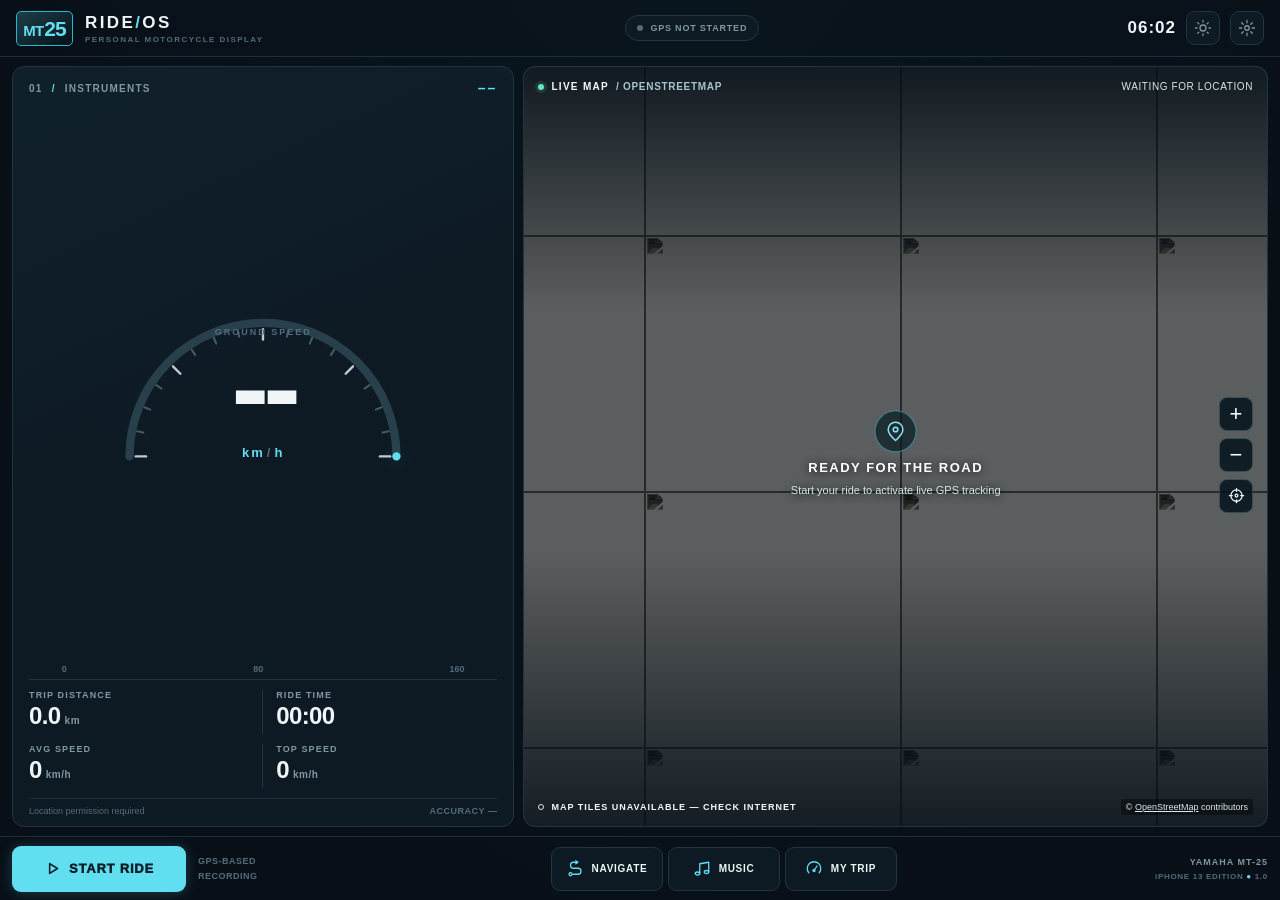
==== mt25-ride/index.html @ 766acfb2 "Add MT-25 Ride PWA and GitHub Pages deployment" ====
<!doctype html>
<html lang="en">
<head>
  <meta charset="utf-8">
  <meta name="viewport" content="width=device-width, initial-scale=1, viewport-fit=cover">
  <meta name="theme-color" content="#080f17">
  <meta name="apple-mobile-web-app-capable" content="yes">
  <meta name="apple-mobile-web-app-status-bar-style" content="black-translucent">
  <meta name="apple-mobile-web-app-title" content="MT-25 Ride">
  <meta name="description" content="A personal motorcycle GPS dashboard for iPhone 13.">
  <link rel="manifest" href="./manifest.webmanifest">
  <link rel="apple-touch-icon" href="./icons/icon-192.png">
  <link rel="icon" href="./icons/icon.svg" type="image/svg+xml">
  <link rel="stylesheet" href="./styles.css">
  <title>MT-25 RIDE · Motorcycle Dashboard</title>
</head>
<body>
  <svg class="sprite" xmlns="http://www.w3.org/2000/svg" aria-hidden="true">
    <symbol id="i-location" viewBox="0 0 24 24"><path d="m12 22 8-19-8 4-8-4 8 19z"/></symbol>
    <symbol id="i-route" viewBox="0 0 24 24"><circle cx="6" cy="19" r="2"/><path d="M9 19h7a4 4 0 0 0 0-8h-6a4 4 0 0 1 0-8h5"/><path d="m13 1 3 2-3 2"/></symbol>
    <symbol id="i-music" viewBox="0 0 24 24"><path d="M9 18V5l12-2v13"/><ellipse cx="6" cy="18" rx="3" ry="2"/><ellipse cx="18" cy="16" rx="3" ry="2"/></symbol>
    <symbol id="i-gauge" viewBox="0 0 24 24"><path d="M5 17a9 9 0 1 1 14 0"/><path d="m12 14 4-6"/><circle cx="12" cy="14" r="1.4"/></symbol>
    <symbol id="i-sun" viewBox="0 0 24 24"><circle cx="12" cy="12" r="4"/><path d="M12 2v2M12 20v2M2 12h2M20 12h2M5 5l1.5 1.5M17.5 17.5 19 19M19 5l-1.5 1.5M6.5 17.5 5 19"/></symbol>
    <symbol id="i-moon" viewBox="0 0 24 24"><path d="M20 16.2A9 9 0 0 1 7.8 4a9 9 0 1 0 12.2 12.2z"/></symbol>
    <symbol id="i-x" viewBox="0 0 24 24"><path d="M18 6 6 18M6 6l12 12"/></symbol>
    <symbol id="i-play" viewBox="0 0 24 24"><path d="m8 5 11 7-11 7z"/></symbol>
    <symbol id="i-pause" viewBox="0 0 24 24"><path d="M8 5v14M16 5v14"/></symbol>
    <symbol id="i-pin" viewBox="0 0 24 24"><path d="M20 10c0 5-8 12-8 12S4 15 4 10a8 8 0 1 1 16 0z"/><circle cx="12" cy="10" r="2.5"/></symbol>
    <symbol id="i-download" viewBox="0 0 24 24"><path d="M12 3v13m-5-5 5 5 5-5M4 17v4h16v-4"/></symbol>
    <symbol id="i-crosshair" viewBox="0 0 24 24"><circle cx="12" cy="12" r="8"/><circle cx="12" cy="12" r="2"/><path d="M12 2v4M12 18v4M2 12h4M18 12h4"/></symbol>
    <symbol id="i-back" viewBox="0 0 24 24"><path d="m15 18-6-6 6-6"/></symbol>
    <symbol id="i-chevron" viewBox="0 0 24 24"><path d="m9 5 7 7-7 7"/></symbol>
    <symbol id="i-trash" viewBox="0 0 24 24"><path d="M3 6h18M8 6V4h8v2M6 6l1 15h10l1-15M10 10v7M14 10v7"/></symbol>
    <symbol id="i-wifi" viewBox="0 0 24 24"><path d="M2 8a16 16 0 0 1 20 0M5 12a11 11 0 0 1 14 0M8.5 16a6 6 0 0 1 7 0"/><circle cx="12" cy="20" r="1"/></symbol>
    <symbol id="i-cog" viewBox="0 0 24 24"><circle cx="12" cy="12" r="3"/><path d="M12 2v3M12 19v3M2 12h3M19 12h3M4.9 4.9 7 7M17 17l2.1 2.1M19.1 4.9 17 7M7 17l-2.1 2.1"/></symbol>
  </svg>
  <div class="app" id="app">
    <header class="topbar">
      <div class="brand" aria-label="MT-25 Ride">
        <div class="brand-badge"><span>MT</span><strong>25</strong></div>
        <div class="brand-copy"><div class="brand-title">RIDE<span class="brand-accent">/</span>OS</div><div class="brand-subtitle">PERSONAL MOTORCYCLE DISPLAY</div></div>
      </div>
      <div class="top-center"><span class="pill-status" id="gps-pill"><span class="dot dot-muted"></span><span id="gps-pill-text">GPS NOT STARTED</span></span><span class="demo-pill" id="demo-badge" hidden>SIMULATION</span></div>
      <div class="top-right"><span class="clock" id="clock">--:--</span><button class="icon-btn" id="theme-btn" aria-label="Toggle day or night mode" title="Day / night"><svg><use href="#i-sun"/></svg></button><button class="icon-btn" id="settings-btn" aria-label="Open settings" title="Settings"><svg><use href="#i-cog"/></svg></button></div>
    </header>

    <main class="dashboard">
      <section class="speed-panel" aria-label="Instrument panel">
        <div class="panel-heading"><span>01 <em>/</em> INSTRUMENTS</span><span class="heading-cardinal" id="heading-label">––</span></div>
        <div class="speed-hub">
          <svg id="speed-ring" class="speed-ring" viewBox="0 0 320 174" aria-hidden="true">
            <path class="ring-track" d="M 31 156 A 129 129 0 0 1 289 156"/>
            <path id="ring-value" class="ring-value" d="M 31 156 A 129 129 0 0 1 289 156"/>
            <g class="ring-ticks" id="ring-ticks"></g>
          </svg>
          <div class="speed-content"><div class="speed-pretitle">GROUND SPEED</div><div class="speed-value" id="speed-number">--</div><div class="speed-unit">km<span>/</span>h</div></div>
          <div class="speed-scale"><span>0</span><span>80</span><span>160</span></div>
        </div>
        <div class="trip-stats">
          <div class="stat"><span class="stat-label">TRIP DISTANCE</span><div class="stat-value"><span id="trip-distance">0.0</span><small>km</small></div></div>
          <div class="stat"><span class="stat-label">RIDE TIME</span><div class="stat-value"><span id="trip-time">00:00</span></div></div>
          <div class="stat"><span class="stat-label">AVG SPEED</span><div class="stat-value"><span id="trip-average">0</span><small>km/h</small></div></div>
          <div class="stat"><span class="stat-label">TOP SPEED</span><div class="stat-value"><span id="trip-max">0</span><small>km/h</small></div></div>
        </div>
        <div class="gps-detail"><span id="position-status">Location permission required</span><span id="gps-accuracy">ACCURACY —</span></div>
      </section>

      <section class="map-panel" aria-label="Live map">
        <div class="map-area" id="map-area">
          <div class="map-tiles" id="map-tiles"></div>
          <svg class="map-route" id="route-overlay" aria-hidden="true"></svg>
          <div class="map-marker" id="map-marker" hidden><div class="marker-glow"></div><div class="marker-arrow" id="marker-arrow"><svg><use href="#i-location"/></svg></div></div>
          <div class="map-scrim"></div>
          <div class="map-top"><span class="map-eyebrow"><span class="live-dot"></span> LIVE MAP <span class="map-light">/ OPENSTREETMAP</span></span><span class="map-coordinates" id="coords-text">WAITING FOR LOCATION</span></div>
          <div class="map-actions"><button class="map-control" id="zoom-in" aria-label="Zoom in">+</button><button class="map-control" id="zoom-out" aria-label="Zoom out">−</button><button class="map-control" id="recenter" aria-label="Center map on current position" title="Center on position"><svg><use href="#i-crosshair"/></svg></button></div>
          <div class="map-empty" id="map-empty"><div class="map-empty-icon"><svg><use href="#i-pin"/></svg></div><strong>READY FOR THE ROAD</strong><span>Start your ride to activate live GPS tracking</span></div>
          <div class="map-bottom"><div class="map-connection"><span class="connection-point"></span><span id="map-message">MAP REQUIRES INTERNET</span></div><span class="osm-attribution">© <a href="https://www.openstreetmap.org/copyright" target="_blank" rel="noopener noreferrer">OpenStreetMap</a> contributors</span></div>
        </div>
      </section>
    </main>

    <footer class="bottom-bar">
      <div class="ride-control"><button id="ride-btn" class="ride-btn"><svg><use href="#i-play"/></svg><span id="ride-btn-text">START RIDE</span></button><span class="ride-hint" id="ride-hint">GPS-BASED RECORDING</span></div>
      <nav class="dock" aria-label="Dashboard actions">
        <button class="dock-btn" id="nav-btn"><svg><use href="#i-route"/></svg><span>NAVIGATE</span></button>
        <button class="dock-btn" id="music-btn"><svg><use href="#i-music"/></svg><span>MUSIC</span></button>
        <button class="dock-btn" id="trips-btn"><svg><use href="#i-gauge"/></svg><span>MY TRIP</span></button>
      </nav>
      <div class="bottom-note"><span class="bottom-note-top">YAMAHA MT-25</span><span class="bottom-note-small">iPHONE 13 EDITION <span class="edition-mark">●</span> 1.0</span></div>
    </footer>
  </div>

  <div class="modal-backdrop" id="modal-backdrop" hidden><section class="modal" id="modal" role="dialog" aria-modal="true" aria-labelledby="modal-title"><div class="modal-header"><span class="modal-kicker" id="modal-kicker">RIDE / OS</span><button id="modal-close" class="icon-btn" aria-label="Close"><svg><use href="#i-x"/></svg></button></div><h2 id="modal-title">Dashboard</h2><div id="modal-body" class="modal-body"></div></section></div>
  <div id="toast" class="toast" role="status" aria-live="polite"></div>
  <script src="./app.js" defer></script>
</body>
</html>
---- mt25-ride/styles.css ----
:root {
  color-scheme: dark;
  --bg: #080f17;
  --panel: #0d1a24;
  --panel2: #10202b;
  --stroke: #203542;
  --stroke-soft: #1b2e39;
  --ink: #f0f6f7;
  --muted: #8197a2;
  --dim: #536c7b;
  --accent: #62def1;
  --accent-strong: #23b9d0;
  --accent-glow: rgba(98,222,241,.23);
  --green: #89edba;
  --danger: #ff877f;
  --track: #28404c;
  --map-effect: invert(.92) hue-rotate(172deg) saturate(.3) contrast(.85) brightness(.50);
  --outer-pad: 12px;
  font-family: -apple-system, BlinkMacSystemFont, "SF Pro Display", "Helvetica Neue", Arial, sans-serif;
}
:root[data-theme="day"] {
  color-scheme: light;
  --bg: #eaf1f4;
  --panel: #fff;
  --panel2: #e9f4f8;
  --stroke: #cadbe3;
  --stroke-soft: #dce7ec;
  --ink: #10222b;
  --muted: #5e7784;
  --dim: #8198a3;
  --accent: #006d89;
  --accent-strong: #007e99;
  --accent-glow: rgba(0,109,137,.14);
  --green: #08784b;
  --danger: #b13d39;
  --track: #d2e3e9;
  --map-effect: none;
}
*{box-sizing:border-box}
html,body{margin:0;width:100%;height:100%;overflow:hidden;background:var(--bg);color:var(--ink);overscroll-behavior:none}
body{-webkit-font-smoothing:antialiased;touch-action:manipulation}
button,input{font:inherit}button{cursor:pointer;-webkit-tap-highlight-color:transparent}button:focus-visible,a:focus-visible,input:focus-visible{outline:2px solid var(--accent);outline-offset:3px}
button:disabled{opacity:.45;cursor:not-allowed}
svg{display:block;fill:none;stroke:currentColor;stroke-width:1.7;stroke-linecap:round;stroke-linejoin:round}
.sprite{position:absolute;width:0;height:0;overflow:hidden;pointer-events:none}
[hidden]{display:none!important}
.app{height:100%;height:100dvh;min-width:320px;display:flex;flex-direction:column;padding-left:env(safe-area-inset-left,0px);padding-right:env(safe-area-inset-right,0px);background:radial-gradient(ellipse at 53% -70%, rgba(22,68,85,.16), transparent 76%),var(--bg)}
.topbar{height:57px;min-height:57px;border-bottom:1px solid var(--stroke-soft);padding:0 calc(var(--outer-pad) + 4px);display:flex;justify-content:space-between;align-items:center;gap:12px}
.brand{display:flex;align-items:center;gap:12px;min-width:0}
.brand-badge{height:35px;min-width:57px;display:flex;align-items:baseline;justify-content:center;gap:1px;border:1px solid var(--accent-strong);color:var(--accent);border-radius:5px;padding:6px 5px;background:linear-gradient(145deg,var(--accent-glow),transparent);font-size:15px;font-weight:900;letter-spacing:-.9px}
.brand-badge strong{font-size:21px;line-height:21px}
.brand-title{font-weight:900;font-size:17px;letter-spacing:2.4px;line-height:20px}.brand-accent{color:var(--accent)}
.brand-subtitle{font-size:8px;letter-spacing:1.45px;color:var(--dim);font-weight:800;margin-top:2px;white-space:nowrap}
.top-center{flex:1;display:flex;justify-content:center;align-items:center;gap:7px}
.pill-status,.demo-pill{display:inline-flex;align-items:center;gap:7px;white-space:nowrap;border:1px solid var(--stroke);border-radius:25px;padding:7px 11px;color:var(--muted);font-size:9px;letter-spacing:.8px;font-weight:800;background:var(--panel)}
.demo-pill{color:#e7b87e;border-color:#665037;background:#2b221a}
.dot{width:6px;height:6px;border-radius:50%;background:var(--green);box-shadow:0 0 0 3px rgba(137,237,186,.10)}.dot-muted{background:var(--dim);box-shadow:none}.dot-bad{background:var(--danger)}
.top-right{display:flex;align-items:center;gap:10px}.clock{font-size:17px;font-weight:750;letter-spacing:1px;min-width:55px;text-align:right;font-variant-numeric:tabular-nums}
.icon-btn{width:34px;height:34px;color:var(--muted);display:grid;place-items:center;border:1px solid var(--stroke);background:var(--panel);border-radius:9px}.icon-btn svg{width:18px;height:18px}.icon-btn:active{background:var(--panel2)}
.dashboard{min-height:0;flex:1;display:grid;grid-template-columns:minmax(240px, 40%) minmax(0, 1fr);gap:9px;padding:9px var(--outer-pad)}
.speed-panel,.map-panel{min-height:0;position:relative;border:1px solid var(--stroke);border-radius:12px;overflow:hidden;background:var(--panel)}
.speed-panel{display:flex;flex-direction:column;padding:13px 16px 10px;background:linear-gradient(155deg,var(--panel2),var(--panel) 49%)}
.panel-heading{display:flex;align-items:center;justify-content:space-between;font-size:10px;color:var(--muted);letter-spacing:1.25px;font-weight:850}.panel-heading em{font-style:normal;color:var(--accent);padding:0 5px}.heading-cardinal{font-size:14px;color:var(--accent);letter-spacing:2px}
.speed-hub{position:relative;flex:1;min-height:104px;display:flex;justify-content:center;align-items:center;margin-top:-5px;overflow:hidden}
.speed-ring{position:absolute;left:50%;top:50%;width:min(91%, 365px);height:100%;max-height:180px;transform:translate(-50%,-50%);overflow:visible}
.ring-track{stroke:var(--track);stroke-width:8;stroke-linecap:round}
.ring-value{stroke:var(--accent);stroke-width:8;stroke-linecap:round;stroke-dasharray:405;stroke-dashoffset:405;filter:drop-shadow(0 0 7px var(--accent-glow));transition:stroke-dashoffset .5s ease}
.ring-ticks line{stroke:var(--muted);stroke-width:2;opacity:.5}.ring-ticks line.major{stroke:var(--ink);opacity:.8;stroke-width:2.3}
.speed-content{position:relative;display:flex;align-items:center;flex-direction:column;justify-content:center;padding-top:16px;z-index:1}
.speed-pretitle{font-weight:850;font-size:9px;color:var(--dim);letter-spacing:2px;margin-bottom:-5px}
.speed-value{font-weight:900;font-size:clamp(66px, 9.8vw, 113px);line-height:1;letter-spacing:-6px;font-variant-numeric:tabular-nums;color:var(--ink);white-space:nowrap}
.speed-unit{font-size:13px;letter-spacing:2px;color:var(--accent);font-weight:900}.speed-unit span{color:var(--dim);padding:0 2px}
.speed-scale{position:absolute;left:7%;right:7%;bottom:5px;display:flex;justify-content:space-between;color:var(--dim);font-size:9px;font-weight:800;font-variant-numeric:tabular-nums}
.trip-stats{display:grid;grid-template-columns:1fr 1fr;row-gap:10px;flex:0 0 auto;border-top:1px solid var(--stroke);padding-top:10px}
.stat{display:flex;flex-direction:column;gap:2px;min-width:0}.stat:nth-child(odd){border-right:1px solid var(--stroke);padding-right:5px}.stat:nth-child(even){padding-left:13px}
.stat-label{font-size:9px;color:var(--muted);font-weight:850;letter-spacing:1.15px;white-space:nowrap}
.stat-value{font-size:24px;line-height:27px;font-weight:850;letter-spacing:-.6px;font-variant-numeric:tabular-nums;white-space:nowrap}
.stat-value small{font-size:10px;color:var(--muted);letter-spacing:.5px;margin-left:4px;font-weight:750}
.gps-detail{display:flex;justify-content:space-between;align-items:center;gap:7px;margin-top:10px;padding-top:7px;border-top:1px solid var(--stroke-soft);color:var(--dim);font-size:9px;white-space:nowrap;overflow:hidden}
.gps-detail span:first-child{text-overflow:ellipsis;overflow:hidden}.gps-detail span:last-child{flex-shrink:0;font-weight:800;letter-spacing:.5px}
.map-panel{background:#15242a}.map-area{position:relative;width:100%;height:100%;overflow:hidden;touch-action:none;cursor:grab}.map-area.dragging{cursor:grabbing}
.map-tiles{position:absolute;inset:0;filter:var(--map-effect);pointer-events:none;overflow:hidden;background:#1b313b}.map-tiles img{position:absolute;width:256px;height:256px;user-select:none;pointer-events:none;image-rendering:auto}
.map-route{position:absolute;inset:0;width:100%;height:100%;pointer-events:none;overflow:visible}.map-route polyline{stroke:var(--accent);stroke-width:4;stroke-linejoin:round;stroke-linecap:round;opacity:.95;filter:drop-shadow(0 0 4px var(--accent-glow))}
.map-marker{position:absolute;z-index:2;pointer-events:none;width:52px;height:52px;transform:translate(-50%,-50%);display:grid;place-items:center}.marker-glow{position:absolute;width:45px;height:45px;border:1px solid rgba(98,222,241,.52);border-radius:50%;background:rgba(98,222,241,.14);box-shadow:0 0 0 12px rgba(98,222,241,.06)}.marker-arrow{position:relative;width:27px;height:27px;border-radius:50%;background:var(--accent);color:#07212c;display:grid;place-items:center;box-shadow:0 3px 15px rgba(0,0,0,.3);transform:rotate(0deg)}.marker-arrow svg{width:17px;height:17px;stroke-width:2;fill:#07212c;stroke:#07212c}
.map-scrim{position:absolute;pointer-events:none;inset:0;background:linear-gradient(to bottom,rgba(5,15,23,.86),transparent 32%,transparent 64%,rgba(5,15,23,.82));z-index:2}
.map-top,.map-bottom{z-index:3;position:absolute;left:14px;right:14px;display:flex;align-items:center;justify-content:space-between;gap:7px;color:#f2fbff}
.map-top{top:14px}.map-bottom{bottom:11px}.map-eyebrow{font-size:10px;letter-spacing:1.3px;font-weight:850;display:inline-flex;align-items:center;gap:7px;white-space:nowrap}.live-dot{width:6px;height:6px;background:#67e6bd;border-radius:100%;box-shadow:0 0 0 3px rgba(103,230,189,.13)}.map-light{color:#a9c4cd;font-weight:600;letter-spacing:.7px}.map-coordinates{font-variant-numeric:tabular-nums;font-size:10px;color:#d5e8ed;letter-spacing:.6px;white-space:nowrap}
.map-actions{position:absolute;right:14px;top:50%;transform:translateY(-43%);z-index:4;display:flex;flex-direction:column;gap:7px}.map-control{height:34px;width:34px;background:rgba(5,20,28,.87);border:1px solid rgba(170,212,220,.25);border-radius:8px;color:#f5ffff;font-size:22px;line-height:1;display:grid;place-items:center}.map-control svg{height:17px;width:17px}.map-control:active{background:rgba(55,105,119,.95)}
.map-empty{z-index:3;position:absolute;top:50%;left:50%;width:75%;transform:translate(-50%,-42%);pointer-events:none;display:flex;align-items:center;flex-direction:column;text-align:center;gap:8px;color:white;text-shadow:0 1px 8px #09151c}.map-empty-icon{height:42px;width:42px;display:grid;place-items:center;border:1px solid rgba(98,222,241,.5);border-radius:50%;background:rgba(5,26,32,.7)}.map-empty-icon svg{height:22px;width:22px;color:#8be1f0}.map-empty strong{font-weight:900;font-size:13px;letter-spacing:1.5px}.map-empty span{font-size:11px;color:#d3e5ea;line-height:1.3}
.map-connection{font-size:9px;font-weight:800;letter-spacing:1px;display:flex;align-items:center;gap:7px}.connection-point{width:6px;height:6px;border:1px solid #d5e7f2;border-radius:100%}.osm-attribution{font-size:9px;color:#dceaf0;padding:3px 5px;border-radius:2px;background:rgba(0,0,0,.42);white-space:nowrap}.osm-attribution a{color:inherit}
.bottom-bar{min-height:64px;height:64px;display:flex;align-items:center;padding:6px var(--outer-pad) calc(6px + env(safe-area-inset-bottom,0px)/3);border-top:1px solid var(--stroke-soft);gap:15px}
.ride-control{display:flex;align-items:center;gap:12px}.ride-btn{height:46px;width:174px;border:none;border-radius:9px;background:var(--accent);color:#071e26;display:flex;align-items:center;justify-content:center;gap:8px;font-size:13px;font-weight:950;letter-spacing:.8px;box-shadow:0 1px 13px var(--accent-glow)}.ride-btn svg{height:17px;width:17px;stroke-width:2.2}.ride-btn.is-riding{background:#edba71;color:#1f1911}.ride-hint{color:var(--dim);font-size:9px;font-weight:750;letter-spacing:.5px;max-width:94px;line-height:1.6}
.dock{flex:1;display:flex;align-items:center;justify-content:center;gap:5px}.dock-btn{height:44px;min-width:112px;display:flex;align-items:center;justify-content:center;gap:8px;border:1px solid var(--stroke);border-radius:9px;background:var(--panel);font-size:10px;color:var(--ink);font-weight:850;letter-spacing:.7px}.dock-btn svg{width:18px;height:18px;color:var(--accent)}.dock-btn:active{background:var(--panel2)}
.bottom-note{min-width:106px;display:flex;align-items:flex-end;flex-direction:column;gap:5px;white-space:nowrap}.bottom-note-top{font-size:9px;letter-spacing:1px;font-weight:900;color:var(--muted)}.bottom-note-small{font-size:8px;letter-spacing:.7px;font-weight:700;color:var(--dim)}.edition-mark{color:var(--accent);font-size:8px}
.modal-backdrop{position:fixed;z-index:30;inset:0;display:flex;align-items:center;justify-content:center;background:rgba(1,6,10,.77);backdrop-filter:blur(8px);-webkit-backdrop-filter:blur(8px);padding:max(14px,env(safe-area-inset-top,0px)) max(14px,env(safe-area-inset-right,0px)) max(14px,env(safe-area-inset-bottom,0px)) max(14px,env(safe-area-inset-left,0px))}
.modal{width:min(470px,100%);max-height:100%;overflow:auto;background:var(--panel);border:1px solid var(--stroke);border-radius:15px;padding:19px;box-shadow:0 18px 100px rgba(0,0,0,.45)}.modal-header{display:flex;align-items:center;justify-content:space-between}.modal-kicker{color:var(--accent);letter-spacing:2px;font-size:9px;font-weight:900}.modal h2{font-size:23px;margin:9px 0 13px;letter-spacing:-.5px}.modal-body{font-size:13px;color:var(--muted);line-height:1.5}.modal-body p{margin:0 0 13px}.modal-body p:last-child{margin-bottom:0}.modal-label{display:block;font-size:10px;letter-spacing:1px;font-weight:900;margin:14px 0 7px;color:var(--ink)}.modal-input{width:100%;height:47px;background:var(--bg);border:1px solid var(--stroke);border-radius:9px;color:var(--ink);padding:0 13px;font-size:16px;outline:none}.modal-input:focus{border-color:var(--accent)}.modal-actions{display:grid;grid-template-columns:1fr 1fr;gap:9px;margin:13px 0}.action-btn{min-height:45px;padding:7px 10px;border-radius:9px;background:var(--panel2);border:1px solid var(--stroke);color:var(--ink);font-size:12px;font-weight:800;text-align:center}.action-btn.primary{background:var(--accent);color:#071f28;border:0}.action-btn.danger{color:var(--danger)}.action-btn.full{width:100%}.modal-card{background:var(--bg);border:1px solid var(--stroke-soft);border-radius:9px;padding:13px;margin:11px 0}.modal-card strong{display:block;color:var(--ink);margin-bottom:6px}.modal-stats{display:grid;grid-template-columns:1fr 1fr;gap:10px;margin:11px 0}.modal-stats div{border:1px solid var(--stroke);border-radius:8px;padding:11px}.modal-stats small{display:block;font-size:9px;letter-spacing:.8px;font-weight:850}.modal-stats b{display:block;font-size:23px;color:var(--ink);line-height:1.25}.muted-note{font-size:11px;color:var(--muted)}.modal-link{color:var(--accent)}.checkbox-line{display:flex;align-items:center;gap:10px;margin:11px 0;cursor:pointer}.checkbox-line input{accent-color:var(--accent);width:20px;height:20px}.demo-toggle{width:100%;min-height:46px}
.toast{pointer-events:none;position:fixed;z-index:40;left:50%;bottom:82px;transform:translate(-50%,15px);min-width:0;max-width:min(420px,90%);padding:11px 15px;border:1px solid var(--stroke);border-radius:10px;background:var(--panel);box-shadow:0 10px 35px rgba(0,0,0,.3);color:var(--ink);font-size:12px;text-align:center;opacity:0;transition:transform .22s,opacity .22s}.toast.show{opacity:1;transform:translate(-50%,0)}
@media (max-width:880px) and (orientation:landscape){:root{--outer-pad:9px}.topbar{height:49px;min-height:49px}.brand-copy .brand-subtitle{font-size:7px}.brand-badge{height:30px;min-width:48px;font-size:13px;padding:4px}.brand-badge strong{font-size:19px}.brand-title{font-size:14px}.dashboard{gap:7px;padding-top:7px;padding-bottom:7px;grid-template-columns:minmax(240px, 42%) minmax(0,1fr)}.speed-panel{padding:10px 12px 7px}.panel-heading{font-size:8px}.speed-hub{margin-top:-3px}.speed-content{padding-top:11px}.speed-value{font-size:clamp(61px, 11vw, 89px)}.speed-ring{max-height:155px;width:min(97%,325px)}.speed-pretitle{font-size:8px}.speed-unit{font-size:11px}.trip-stats{gap:6px;padding-top:7px}.stat-label{font-size:8px}.stat-value{font-size:21px;line-height:22px}.gps-detail{margin-top:6px;padding-top:4px;font-size:8px}.bottom-bar{height:59px;min-height:59px;gap:10px}.ride-btn{height:43px;width:143px;font-size:11px}.ride-hint{display:none}.dock-btn{min-width:98px;height:42px;font-size:9px}.bottom-note{min-width:72px}.bottom-note-top{font-size:8px}.bottom-note-small{font-size:7px}}
@media (max-width:640px) and (orientation:landscape){.brand-subtitle,.brand-title,.top-center,.bottom-note{display:none}.dashboard{grid-template-columns:minmax(185px,41%) 1fr}.ride-btn{width:117px}.dock-btn{min-width:66px;flex:1}.dock-btn span{display:none}}
@media (orientation:portrait){.topbar{height:61px;min-height:61px}.brand-subtitle{font-size:7px}.top-center{display:none}.dashboard{grid-template-columns:1fr;grid-template-rows:minmax(248px,44%) minmax(180px,1fr);padding:9px;gap:9px}.speed-panel{padding:11px 18px 9px}.speed-hub{min-height:100px}.speed-ring{max-height:145px;width:min(96%,335px)}.speed-value{font-size:clamp(73px,18vw,94px)}.trip-stats{padding-top:8px;row-gap:6px}.stat-value{font-size:22px;line-height:22px}.stat-label{font-size:9px}.gps-detail{margin-top:5px}.bottom-bar{gap:8px;height:70px;min-height:70px}.ride-btn{width:125px;font-size:10px;height:50px}.dock{gap:4px}.dock-btn{height:50px;min-width:0;flex:1;display:flex;flex-direction:column;gap:3px;font-size:8px}.dock-btn svg{height:20px;width:20px}.bottom-note{display:none}.map-coordinates{font-size:9px}}
@media (max-height:440px) and (orientation:landscape){.speed-hub{min-height:60px}.speed-value{font-size:min(10vw,80px)}.speed-ring{max-height:136px}.speed-scale{bottom:0}.stat-label{font-size:7.5px}.stat-value{font-size:19px;line-height:20px}.trip-stats{row-gap:4px}.gps-detail{margin-top:3px;padding-top:3px}.map-empty-icon{width:36px;height:36px}.map-empty{gap:5px}}
@media (max-height:350px) and (orientation:landscape){.topbar{height:41px;min-height:41px}.bottom-bar{height:51px;min-height:51px}.ride-btn{height:39px}.dock-btn{height:39px}.speed-ring{max-height:110px}.speed-value{font-size:65px}.stat-value{font-size:18px}.gps-detail{display:none}.speed-panel{padding-top:7px}}
@media (prefers-reduced-motion:reduce){*{transition:none!important;animation:none!important}}
/* Offline design preview only; the live version requests actual OpenStreetMap tiles. */
.preview-map .map-tiles{background-color:#102836;background-image:
 linear-gradient(117deg,transparent 24%,rgba(71,134,153,.45) 24.2%,rgba(71,134,153,.45) 25%,transparent 25.2%,transparent 67%,rgba(71,134,153,.45) 67.2%,rgba(71,134,153,.45) 68.3%,transparent 68.5%),
 linear-gradient(23deg,transparent 16%,rgba(127,173,190,.31) 16.2%,rgba(127,173,190,.31) 17%,transparent 17.2%,transparent 55%,rgba(127,173,190,.31) 55.2%,rgba(127,173,190,.31) 56.2%,transparent 56.5%),
 repeating-linear-gradient(0deg,transparent,transparent 53px,rgba(66,111,130,.16) 54px,transparent 56px),
 repeating-linear-gradient(90deg,transparent,transparent 80px,rgba(66,111,130,.15) 81px,transparent 84px);
 background-size:550px 350px,460px 470px,100% 100%,100% 100%;filter:none}
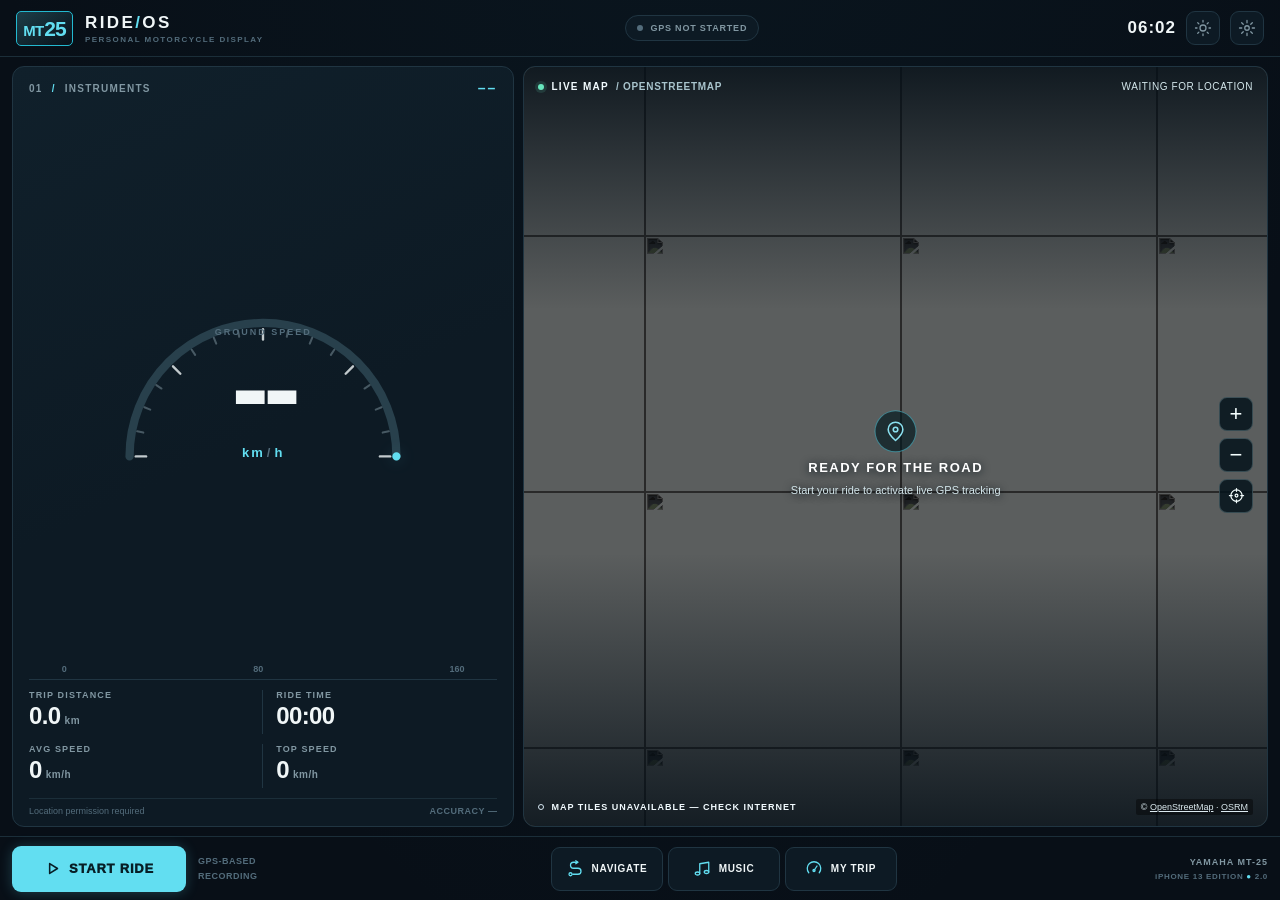
==== commit 93159158: "Add integrated turn-by-turn motorcycle navigation to MT-25 Ride v2" ====
--- a/mt25-ride/index.html
+++ b/mt25-ride/index.html
@@ -68,13 +68,20 @@
       <section class="map-panel" aria-label="Live map">
         <div class="map-area" id="map-area">
           <div class="map-tiles" id="map-tiles"></div>
+          <svg class="nav-route-overlay" id="nav-route-overlay" aria-hidden="true"><polyline id="nav-route-halo"></polyline><polyline id="nav-route-line"></polyline></svg>
           <svg class="map-route" id="route-overlay" aria-hidden="true"></svg>
+          <div class="nav-target-pin" id="nav-target-pin" hidden aria-hidden="true"><span>⚑</span></div>
           <div class="map-marker" id="map-marker" hidden><div class="marker-glow"></div><div class="marker-arrow" id="marker-arrow"><svg><use href="#i-location"/></svg></div></div>
           <div class="map-scrim"></div>
+          <div class="nav-guidance" id="nav-guidance" hidden aria-live="off">
+            <div class="nav-maneuver"><span class="nav-arrow" id="nav-arrow">↱</span><span class="nav-next-distance" id="nav-distance">—</span></div>
+            <div class="nav-words"><div class="nav-command" id="nav-instruction">Calculating directions…</div><div class="nav-destination" id="nav-road">—</div><div class="nav-arrival" id="nav-eta">—</div></div>
+            <div class="nav-actions"><button class="nav-small-button" id="nav-voice" aria-label="Mute navigation voice">🔊</button><button class="nav-small-button stop" id="nav-end" aria-label="Stop navigation">×</button></div>
+          </div>
           <div class="map-top"><span class="map-eyebrow"><span class="live-dot"></span> LIVE MAP <span class="map-light">/ OPENSTREETMAP</span></span><span class="map-coordinates" id="coords-text">WAITING FOR LOCATION</span></div>
           <div class="map-actions"><button class="map-control" id="zoom-in" aria-label="Zoom in">+</button><button class="map-control" id="zoom-out" aria-label="Zoom out">−</button><button class="map-control" id="recenter" aria-label="Center map on current position" title="Center on position"><svg><use href="#i-crosshair"/></svg></button></div>
           <div class="map-empty" id="map-empty"><div class="map-empty-icon"><svg><use href="#i-pin"/></svg></div><strong>READY FOR THE ROAD</strong><span>Start your ride to activate live GPS tracking</span></div>
-          <div class="map-bottom"><div class="map-connection"><span class="connection-point"></span><span id="map-message">MAP REQUIRES INTERNET</span></div><span class="osm-attribution">© <a href="https://www.openstreetmap.org/copyright" target="_blank" rel="noopener noreferrer">OpenStreetMap</a> contributors</span></div>
+          <div class="map-bottom"><div class="map-connection"><span class="connection-point"></span><span id="map-message">MAP REQUIRES INTERNET</span></div><span class="osm-attribution">© <a href="https://www.openstreetmap.org/copyright" target="_blank" rel="noopener noreferrer">OpenStreetMap</a> · <a href="https://project-osrm.org/" target="_blank" rel="noopener noreferrer">OSRM</a></span></div>
         </div>
       </section>
     </main>
@@ -86,12 +93,13 @@
         <button class="dock-btn" id="music-btn"><svg><use href="#i-music"/></svg><span>MUSIC</span></button>
         <button class="dock-btn" id="trips-btn"><svg><use href="#i-gauge"/></svg><span>MY TRIP</span></button>
       </nav>
-      <div class="bottom-note"><span class="bottom-note-top">YAMAHA MT-25</span><span class="bottom-note-small">iPHONE 13 EDITION <span class="edition-mark">●</span> 1.0</span></div>
+      <div class="bottom-note"><span class="bottom-note-top">YAMAHA MT-25</span><span class="bottom-note-small">iPHONE 13 EDITION <span class="edition-mark">●</span> 2.0</span></div>
     </footer>
   </div>
 
   <div class="modal-backdrop" id="modal-backdrop" hidden><section class="modal" id="modal" role="dialog" aria-modal="true" aria-labelledby="modal-title"><div class="modal-header"><span class="modal-kicker" id="modal-kicker">RIDE / OS</span><button id="modal-close" class="icon-btn" aria-label="Close"><svg><use href="#i-x"/></svg></button></div><h2 id="modal-title">Dashboard</h2><div id="modal-body" class="modal-body"></div></section></div>
   <div id="toast" class="toast" role="status" aria-live="polite"></div>
+  <script src="./navigation.js" defer></script>
   <script src="./app.js" defer></script>
 </body>
-</html>+</html>
--- a/mt25-ride/styles.css
+++ b/mt25-ride/styles.css
@@ -107,4 +107,28 @@
  linear-gradient(23deg,transparent 16%,rgba(127,173,190,.31) 16.2%,rgba(127,173,190,.31) 17%,transparent 17.2%,transparent 55%,rgba(127,173,190,.31) 55.2%,rgba(127,173,190,.31) 56.2%,transparent 56.5%),
  repeating-linear-gradient(0deg,transparent,transparent 53px,rgba(66,111,130,.16) 54px,transparent 56px),
  repeating-linear-gradient(90deg,transparent,transparent 80px,rgba(66,111,130,.15) 81px,transparent 84px);
- background-size:550px 350px,460px 470px,100% 100%,100% 100%;filter:none}+ background-size:550px 350px,460px 470px,100% 100%,100% 100%;filter:none}
+
+/* MT-25 Ride v2: glanceable foreground turn-by-turn directions. */
+.nav-route-overlay{position:absolute;inset:0;width:100%;height:100%;pointer-events:none;overflow:visible;z-index:1}
+.nav-route-overlay polyline{fill:none;stroke-linejoin:round;stroke-linecap:round}
+#nav-route-halo{stroke:rgba(4,12,22,.92);stroke-width:12}
+#nav-route-line{stroke:#63e7fa;stroke-width:6;filter:drop-shadow(0 0 5px rgba(58,224,245,.55))}
+.nav-target-pin{position:absolute;z-index:3;pointer-events:none;transform:translate(-50%,-100%);width:28px;height:35px;display:grid;place-items:center;background:#071e2a;color:#8cf7ff;border:2px solid #69dfee;border-radius:14px 14px 14px 0;box-shadow:0 4px 12px #0008;font-size:17px}
+.nav-guidance{position:absolute;z-index:6;top:49px;left:9px;right:57px;min-height:81px;display:flex;align-items:center;gap:10px;padding:9px 10px;border:1px solid rgba(116,228,246,.4);border-radius:12px;background:rgba(4,20,29,.96);box-shadow:0 8px 30px rgba(0,0,0,.48);color:#f6fdff;pointer-events:auto}
+.nav-maneuver{display:flex;flex-direction:column;align-items:center;justify-content:center;flex:0 0 68px;color:#70edff;border-right:1px solid #284b57;padding-right:9px}
+.nav-arrow{font-size:36px;font-weight:900;line-height:37px}.nav-next-distance{font-size:12px;font-weight:900;white-space:nowrap;line-height:1.4}
+.nav-words{flex:1;min-width:0;display:flex;flex-direction:column;justify-content:center;gap:4px}
+.nav-command{font-size:clamp(12px,1.3vw,19px);font-weight:900;line-height:1.2;display:-webkit-box;-webkit-line-clamp:2;-webkit-box-orient:vertical;overflow:hidden}
+.nav-destination{font-size:10px;color:#a7c2ce;overflow:hidden;text-overflow:ellipsis;white-space:nowrap}
+.nav-arrival{font-size:10px;font-weight:800;color:#70edff;white-space:nowrap}
+.nav-actions{display:flex;flex-direction:column;gap:5px}.nav-small-button{width:32px;height:30px;border-radius:7px;border:1px solid rgba(169,214,228,.25);color:#fff;background:rgba(23,65,79,.8);font-size:15px;display:grid;place-items:center;padding:0}
+.nav-small-button.stop{font-size:22px;color:#ffb1ab}
+.map-area.is-navigating .map-actions{top:72%}.dock-btn.nav-is-active{border-color:var(--accent);background:var(--panel2)}
+.nav-search-row{display:flex;align-items:center;gap:8px}.nav-search-row .modal-input{min-width:0;flex:1}.nav-search-row .action-btn{min-width:78px}
+.place-results{margin:10px 0;max-height:210px;overflow:auto;display:flex;flex-direction:column;gap:5px}
+.place-result{width:100%;min-height:48px;padding:10px;text-align:left;border:1px solid var(--stroke);border-radius:8px;background:var(--bg);color:var(--ink);display:flex;flex-direction:column;gap:4px}
+.place-result:active{border-color:var(--accent)}.place-result strong{font-size:13px}.place-result small{font-size:10px;color:var(--muted)}
+@media(max-width:880px) and (orientation:landscape){.nav-guidance{top:40px;left:6px;right:45px;min-height:70px;padding:5px 8px;gap:6px}.nav-maneuver{flex-basis:51px;padding-right:5px}.nav-arrow{font-size:27px;line-height:29px}.nav-next-distance{font-size:11px}.nav-command{font-size:12px}.nav-destination,.nav-arrival{font-size:9px}.nav-actions{gap:4px}.nav-small-button{width:27px;height:26px}.map-area.is-navigating .map-actions{top:72%}}
+@media(max-height:380px) and (orientation:landscape){.nav-guidance{top:30px;min-height:55px}.nav-destination{display:none}.nav-arrow{font-size:24px;line-height:24px}.nav-command{font-size:11px}.nav-arrival{font-size:9px}}
+@media(orientation:portrait){.nav-guidance{top:40px;left:7px;right:46px;min-height:72px;padding:7px}.nav-maneuver{flex-basis:52px}.nav-arrow{font-size:28px}.nav-command{font-size:12px}.nav-destination,.nav-arrival{font-size:9px}.nav-small-button{width:28px;height:27px}.map-area.is-navigating .map-actions{top:78%}}
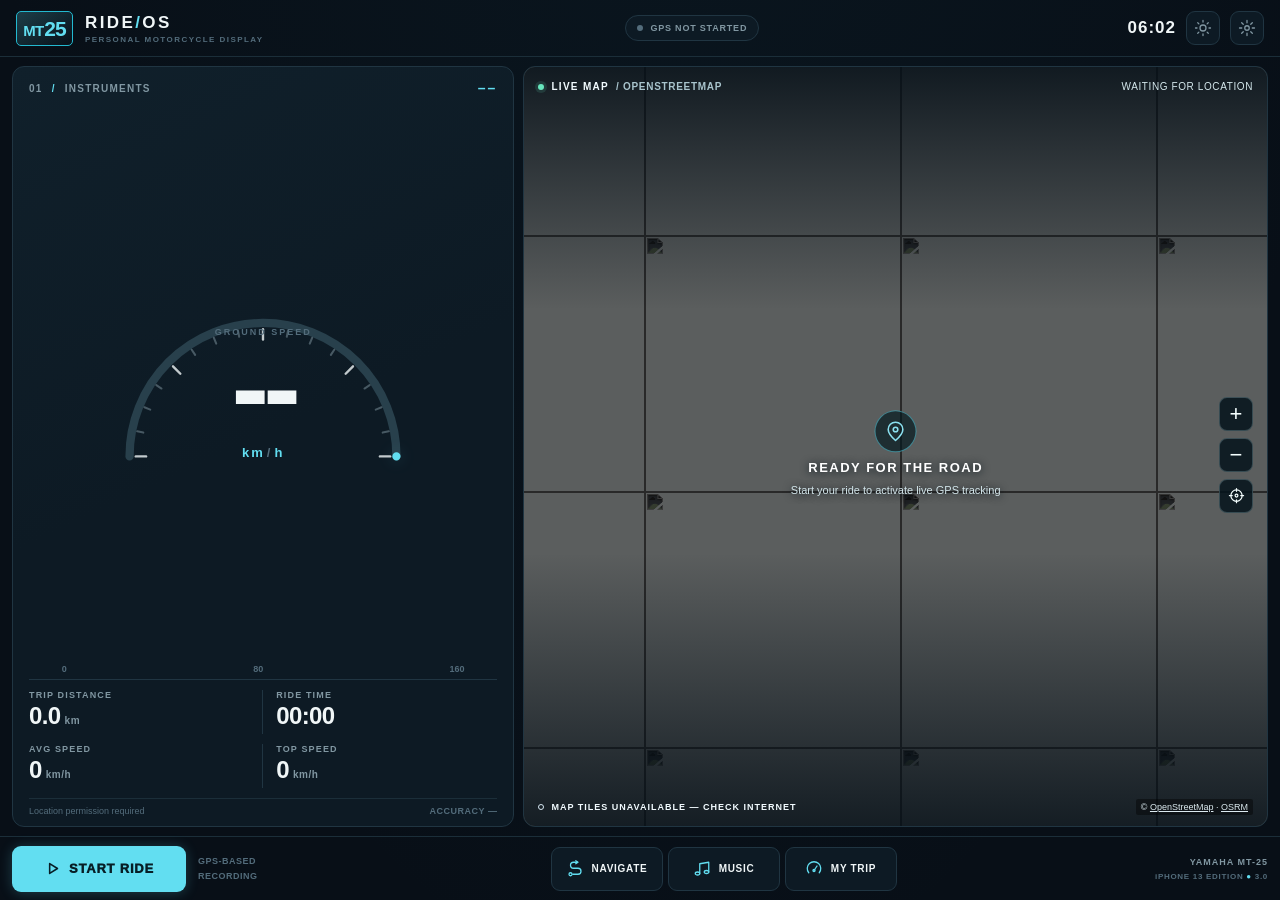
==== commit 350b8029: "MT-25 Ride v3: full-screen navigation with background trip display" ====
--- a/mt25-ride/index.html
+++ b/mt25-ride/index.html
@@ -7,7 +7,7 @@
   <meta name="apple-mobile-web-app-capable" content="yes">
   <meta name="apple-mobile-web-app-status-bar-style" content="black-translucent">
   <meta name="apple-mobile-web-app-title" content="MT-25 Ride">
-  <meta name="description" content="A personal motorcycle GPS dashboard for iPhone 13.">
+  <meta name="description" content="Full-screen motorcycle navigation with automatic GPS trip recording for iPhone 13.">
   <link rel="manifest" href="./manifest.webmanifest">
   <link rel="apple-touch-icon" href="./icons/icon-192.png">
   <link rel="icon" href="./icons/icon.svg" type="image/svg+xml">
@@ -76,7 +76,26 @@
           <div class="nav-guidance" id="nav-guidance" hidden aria-live="off">
             <div class="nav-maneuver"><span class="nav-arrow" id="nav-arrow">↱</span><span class="nav-next-distance" id="nav-distance">—</span></div>
             <div class="nav-words"><div class="nav-command" id="nav-instruction">Calculating directions…</div><div class="nav-destination" id="nav-road">—</div><div class="nav-arrival" id="nav-eta">—</div></div>
-            <div class="nav-actions"><button class="nav-small-button" id="nav-voice" aria-label="Mute navigation voice">🔊</button><button class="nav-small-button stop" id="nav-end" aria-label="Stop navigation">×</button></div>
+            <div class="nav-actions"><button class="nav-small-button" id="nav-expand" aria-label="Open full-screen navigation" title="Full-screen map">⛶</button><button class="nav-small-button" id="nav-voice" aria-label="Mute navigation voice">🔊</button><button class="nav-small-button stop" id="nav-end" aria-label="Stop navigation">×</button></div>
+          </div>
+          <div class="nav-view-controls" id="nav-view-controls" hidden>
+            <button class="nav-overlay-btn" id="nav-dashboard" type="button" aria-label="Return to dashboard">‹ DASHBOARD</button>
+            <button class="nav-overlay-btn" id="nav-route-menu" type="button" aria-label="Change or manage route">ROUTE</button>
+            <button class="nav-overlay-btn nav-trip-toggle" id="nav-trip-toggle" type="button" aria-expanded="false" aria-controls="nav-trip-panel">TRIP <span id="nav-record-indicator" aria-hidden="true">●</span></button>
+          </div>
+          <section class="nav-trip-panel" id="nav-trip-panel" hidden aria-label="Trip recording status">
+            <div class="nav-trip-heading"><strong>TRIP COMPUTER</strong><span id="nav-record-status">RECORDING</span></div>
+            <div class="nav-trip-grid">
+              <div><small>DISTANCE</small><strong id="nav-mini-distance">0.0 km</strong></div>
+              <div><small>DURATION</small><strong id="nav-mini-time">00:00</strong></div>
+              <div><small>SPEED</small><strong id="nav-mini-speed">-- km/h</strong></div>
+              <div><small>AVERAGE</small><strong id="nav-mini-average">0 km/h</strong></div>
+            </div>
+            <button type="button" class="nav-trip-record" id="nav-trip-record">PAUSE TRIP RECORDING</button>
+          </section>
+          <div class="nav-fullscreen-footer" id="nav-fullscreen-footer" hidden aria-label="Remaining route and ETA">
+            <div><small id="nav-footer-label">DESTINATION</small><strong id="nav-footer-route">CALCULATING ROUTE</strong></div>
+            <div class="nav-footer-eta"><small>ARRIVAL</small><strong id="nav-footer-eta">—</strong></div>
           </div>
           <div class="map-top"><span class="map-eyebrow"><span class="live-dot"></span> LIVE MAP <span class="map-light">/ OPENSTREETMAP</span></span><span class="map-coordinates" id="coords-text">WAITING FOR LOCATION</span></div>
           <div class="map-actions"><button class="map-control" id="zoom-in" aria-label="Zoom in">+</button><button class="map-control" id="zoom-out" aria-label="Zoom out">−</button><button class="map-control" id="recenter" aria-label="Center map on current position" title="Center on position"><svg><use href="#i-crosshair"/></svg></button></div>
@@ -93,7 +112,7 @@
         <button class="dock-btn" id="music-btn"><svg><use href="#i-music"/></svg><span>MUSIC</span></button>
         <button class="dock-btn" id="trips-btn"><svg><use href="#i-gauge"/></svg><span>MY TRIP</span></button>
       </nav>
-      <div class="bottom-note"><span class="bottom-note-top">YAMAHA MT-25</span><span class="bottom-note-small">iPHONE 13 EDITION <span class="edition-mark">●</span> 2.0</span></div>
+      <div class="bottom-note"><span class="bottom-note-top">YAMAHA MT-25</span><span class="bottom-note-small">iPHONE 13 EDITION <span class="edition-mark">●</span> 3.0</span></div>
     </footer>
   </div>
 
--- a/mt25-ride/styles.css
+++ b/mt25-ride/styles.css
@@ -132,3 +132,117 @@
 @media(max-width:880px) and (orientation:landscape){.nav-guidance{top:40px;left:6px;right:45px;min-height:70px;padding:5px 8px;gap:6px}.nav-maneuver{flex-basis:51px;padding-right:5px}.nav-arrow{font-size:27px;line-height:29px}.nav-next-distance{font-size:11px}.nav-command{font-size:12px}.nav-destination,.nav-arrival{font-size:9px}.nav-actions{gap:4px}.nav-small-button{width:27px;height:26px}.map-area.is-navigating .map-actions{top:72%}}
 @media(max-height:380px) and (orientation:landscape){.nav-guidance{top:30px;min-height:55px}.nav-destination{display:none}.nav-arrow{font-size:24px;line-height:24px}.nav-command{font-size:11px}.nav-arrival{font-size:9px}}
 @media(orientation:portrait){.nav-guidance{top:40px;left:7px;right:46px;min-height:72px;padding:7px}.nav-maneuver{flex-basis:52px}.nav-arrow{font-size:28px}.nav-command{font-size:12px}.nav-destination,.nav-arrival{font-size:9px}.nav-small-button{width:28px;height:27px}.map-area.is-navigating .map-actions{top:78%}}
+
+/* v3 · Map-first navigation. The trip computer remains active in this same foreground page. */
+.navigation-fullscreen .app{padding:0;background:#132a31}
+.navigation-fullscreen .topbar,
+.navigation-fullscreen .speed-panel,
+.navigation-fullscreen .bottom-bar{display:none!important}
+.navigation-fullscreen .dashboard{display:block;flex:1;min-height:0;padding:0;margin:0}
+.navigation-fullscreen .map-panel{display:block;width:100%;height:100%;border:0;border-radius:0;min-height:0}
+.navigation-fullscreen .map-area{width:100%;height:100%}
+.navigation-fullscreen .map-area.is-navigating .map-empty{display:none}
+.navigation-fullscreen .map-scrim{background:linear-gradient(to bottom,rgba(4,16,23,.58),transparent 42%,transparent 70%,rgba(3,15,22,.67))}
+.navigation-fullscreen #nav-route-halo{stroke-width:15}
+.navigation-fullscreen #nav-route-line{stroke-width:8}
+.navigation-fullscreen .map-top{display:none}
+.navigation-fullscreen .map-bottom{left:auto;right:max(7px,env(safe-area-inset-right,0px));bottom:2px;justify-content:flex-end}
+.navigation-fullscreen .map-connection{display:none}
+.navigation-fullscreen .osm-attribution{font-size:8px;opacity:.93}
+.navigation-fullscreen .nav-guidance{
+  top:calc(env(safe-area-inset-top,0px) + 9px);
+  left:calc(env(safe-area-inset-left,0px) + 12px);
+  right:calc(env(safe-area-inset-right,0px) + 12px);
+  min-height:96px;
+  padding:10px 16px;gap:17px;border:1px solid rgba(119,225,239,.43);
+  border-radius:15px;background:rgba(5,24,35,.97);box-shadow:0 8px 32px rgba(0,0,0,.52)
+}
+.navigation-fullscreen .nav-maneuver{flex-basis:100px;border-color:#284857;padding-right:14px}
+.navigation-fullscreen .nav-arrow{font-size:53px;line-height:55px}
+.navigation-fullscreen .nav-next-distance{font-size:19px;line-height:1.1}
+.navigation-fullscreen .nav-command{font-size:clamp(17px,2.4vw,25px);line-height:1.12;-webkit-line-clamp:2}
+.navigation-fullscreen .nav-destination{font-size:12px;color:#c7d7e2;line-height:1.2}
+.navigation-fullscreen .nav-arrival{display:none}
+.navigation-fullscreen .nav-actions{flex-direction:row;align-self:center;gap:9px}
+.navigation-fullscreen .nav-small-button{height:43px;width:43px;border-radius:11px;font-size:21px}
+.navigation-fullscreen .nav-view-controls{
+  position:absolute;z-index:7;top:calc(env(safe-area-inset-top,0px) + 117px);
+  right:calc(env(safe-area-inset-right,0px) + 13px);
+  display:flex;align-items:center;gap:8px;max-width:calc(100% - 30px)
+}
+.nav-overlay-btn{display:flex;align-items:center;justify-content:center;gap:6px;min-width:0;min-height:42px;padding:0 14px;background:rgba(5,24,35,.94);color:#effbff;border:1px solid rgba(146,216,227,.42);border-radius:11px;font-size:11px;font-weight:850;letter-spacing:.75px;white-space:nowrap;box-shadow:0 4px 12px rgba(0,0,0,.18)}
+.nav-overlay-btn:active,.nav-overlay-btn:focus-visible{background:#245568}
+.nav-trip-toggle{border-color:rgba(107,226,240,.65)}
+#nav-record-indicator{color:#66e4ba;font-size:14px;text-shadow:0 0 6px rgba(95,230,188,.45)}
+#nav-record-indicator.paused{color:#efad79;text-shadow:none}
+.navigation-fullscreen .nav-trip-panel{
+  position:absolute;z-index:9;
+  top:calc(env(safe-area-inset-top,0px) + 169px);
+  right:calc(env(safe-area-inset-right,0px) + 13px);
+  width:min(290px,calc(100% - 24px));padding:14px;
+  border:1px solid rgba(140,221,236,.4);border-radius:15px;
+  background:rgba(5,24,35,.98);color:#f0f8fb;box-shadow:0 10px 30px rgba(0,0,0,.5)
+}
+.nav-trip-heading{display:flex;justify-content:space-between;gap:10px;align-items:center;font-size:10px;letter-spacing:1px}
+.nav-trip-heading span{color:#69e3bc;font-size:9px;font-weight:850}
+.nav-trip-grid{display:grid;grid-template-columns:1fr 1fr;gap:12px 6px;margin-top:14px}
+.nav-trip-grid>div{min-width:0;display:flex;flex-direction:column;gap:4px}
+.nav-trip-grid small{font-size:9px;color:#afcad4;font-weight:850;letter-spacing:.6px}
+.nav-trip-grid strong{font-size:19px;font-variant-numeric:tabular-nums;white-space:nowrap}
+.nav-trip-record{min-height:40px;width:100%;margin-top:14px;padding:8px;border:1px solid rgba(119,225,239,.45);border-radius:8px;background:#153745;color:#d7fbff;font-size:10px;font-weight:850;letter-spacing:.6px}
+.navigation-fullscreen .nav-fullscreen-footer{
+  position:absolute;z-index:6;
+  bottom:calc(env(safe-area-inset-bottom,0px) + 21px);
+  left:calc(env(safe-area-inset-left,0px) + 12px);
+  right:calc(env(safe-area-inset-right,0px) + 12px);
+  min-height:56px;padding:10px 17px;display:flex;align-items:center;justify-content:space-between;gap:14px;
+  border:1px solid rgba(110,225,242,.42);border-radius:13px;background:rgba(5,24,35,.95);
+  color:#f0fcff;box-shadow:0 6px 28px rgba(0,0,0,.32)
+}
+.nav-fullscreen-footer>div{min-width:0;display:flex;flex-direction:column;gap:3px}
+.nav-fullscreen-footer small{font-size:9px;letter-spacing:.85px;color:#a9cbd9;font-weight:800;max-width:100%;overflow:hidden;text-overflow:ellipsis;white-space:nowrap}
+.nav-fullscreen-footer strong{font-size:17px;color:#f8feff;font-weight:900;font-variant-numeric:tabular-nums;letter-spacing:.2px;white-space:nowrap}
+.nav-footer-eta{text-align:right;flex:0 0 auto}
+.nav-footer-eta strong{font-size:25px;color:#72e4f0}
+.navigation-fullscreen .map-area.is-navigating .map-actions{
+  top:auto;bottom:calc(env(safe-area-inset-bottom,0px) + 96px);right:calc(env(safe-area-inset-right,0px) + 12px);
+  transform:none;gap:7px
+}
+.navigation-fullscreen .map-control{width:41px;height:41px;font-size:23px;border-radius:10px}
+.navigation-fullscreen .toast{bottom:calc(env(safe-area-inset-bottom,0px) + 92px)}
+@media (max-height:460px) and (orientation:landscape){
+  .navigation-fullscreen .nav-guidance{top:calc(env(safe-area-inset-top,0px) + 7px);min-height:85px;gap:11px;padding:7px 12px}
+  .navigation-fullscreen .nav-maneuver{flex-basis:86px;padding-right:10px}
+  .navigation-fullscreen .nav-arrow{font-size:43px;line-height:42px}
+  .navigation-fullscreen .nav-next-distance{font-size:16px}
+  .navigation-fullscreen .nav-command{font-size:clamp(15px,2.35vw,21px)}
+  .navigation-fullscreen .nav-destination{font-size:10px}
+  .navigation-fullscreen .nav-small-button{height:37px;width:37px;font-size:20px}
+  .navigation-fullscreen .nav-view-controls{top:calc(env(safe-area-inset-top,0px) + 99px)}
+  .navigation-fullscreen .nav-trip-panel{top:calc(env(safe-area-inset-top,0px) + 148px)}
+  .navigation-fullscreen .nav-fullscreen-footer{min-height:50px;padding:7px 14px}
+  .navigation-fullscreen .nav-fullscreen-footer strong{font-size:16px}
+  .navigation-fullscreen .nav-footer-eta strong{font-size:22px}
+  .navigation-fullscreen .map-area.is-navigating .map-actions{bottom:calc(env(safe-area-inset-bottom,0px) + 84px)}
+}
+@media (max-width:520px) and (orientation:portrait){
+  .navigation-fullscreen .nav-guidance{gap:9px;min-height:94px;padding:9px;top:calc(env(safe-area-inset-top,0px) + 9px)}
+  .navigation-fullscreen .nav-maneuver{flex-basis:62px;padding-right:6px}
+  .navigation-fullscreen .nav-arrow{font-size:39px;line-height:41px}
+  .navigation-fullscreen .nav-next-distance{font-size:13px}
+  .navigation-fullscreen .nav-command{font-size:17px}
+  .navigation-fullscreen .nav-destination{font-size:10px}
+  .navigation-fullscreen .nav-small-button{width:34px;height:35px;font-size:17px}
+  .navigation-fullscreen .nav-actions{gap:5px}
+  .navigation-fullscreen .nav-view-controls{top:calc(env(safe-area-inset-top,0px) + 113px)}
+  .navigation-fullscreen .nav-trip-panel{top:calc(env(safe-area-inset-top,0px) + 164px)}
+  .navigation-fullscreen .nav-footer-eta strong{font-size:22px}
+  .navigation-fullscreen .nav-fullscreen-footer strong{font-size:14px}
+}
+@media(max-height:360px) and (orientation:landscape){
+  .navigation-fullscreen .nav-guidance{min-height:70px;gap:8px}
+  .navigation-fullscreen .nav-command{font-size:14px}
+  .navigation-fullscreen .nav-destination{display:none}
+  .navigation-fullscreen .nav-view-controls{top:calc(env(safe-area-inset-top,0px) + 83px)}
+  .navigation-fullscreen .nav-trip-panel{top:calc(env(safe-area-inset-top,0px) + 131px)}
+}
